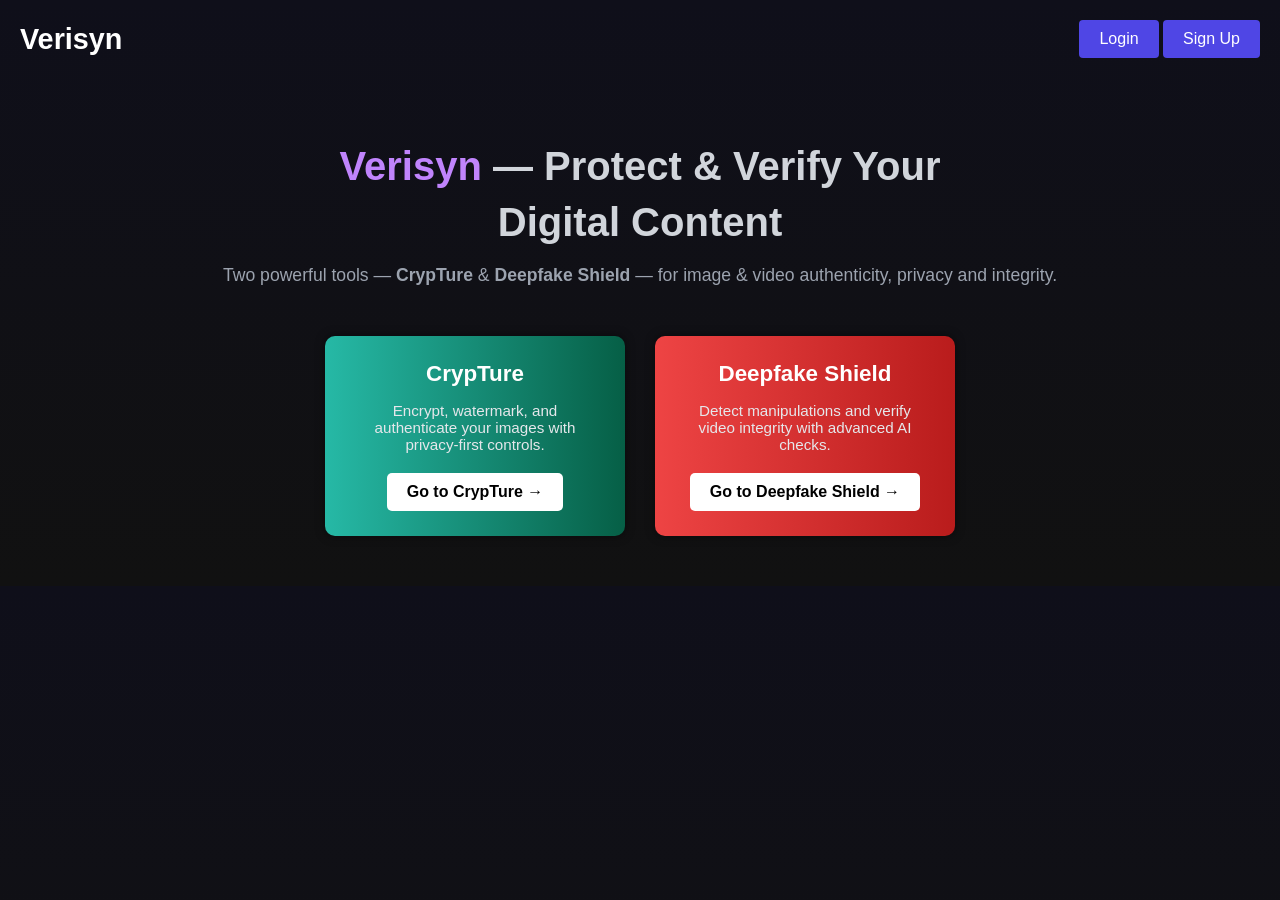
==== index.html @ 64b6f592 "adding index" ====
<!DOCTYPE html>
<html lang="en">
<head>
  <meta charset="UTF-8" />
  <meta name="viewport" content="width=device-width, initial-scale=1.0" />
  <title>Verisyn - Protect Digital Content</title>
  <link rel="stylesheet" href="css/landing_page.css" />
</head>
<body>
  <header class="navbar">
    <div class="logo">Verisyn</div>
    <div class="nav-buttons">
      <a href="login.html" class="btn-primary">Login</a>
      <a href="signup.html" class="btn-primary">Sign Up</a>

    </div>
  </header>

  <main class="main-content">
    <h1><span>Verisyn</span> — Protect & Verify Your<br>Digital Content</h1>
    <p>Two powerful tools — <strong>CrypTure</strong> & <strong>Deepfake Shield</strong> — for image & video authenticity, privacy and integrity.</p>


    <div class="tool-cards">
      <div class="card cryp">
        <h3>CrypTure</h3>
        <p>Encrypt, watermark, and authenticate your images with privacy-first controls.</p>
        <a href="../crypture/upload.html" class="card-btn">Go to CrypTure →</a>
      </div>
      <div class="card deepfake">
        <h3>Deepfake Shield</h3>
        <p>Detect manipulations and verify video integrity with advanced AI checks.</p>
        <a href="../paranox/index.html" class="card-btn">Go to Deepfake Shield →</a>
      </div>
    </div>
  </main>
  

  <script src="js/landing_page.js"></script>
</body>
</html>
---- css/landing_page.css ----
* {
  margin: 0;
  padding: 0;
  box-sizing: border-box;
}

body {
  font-family: 'Segoe UI', sans-serif;
  background: linear-gradient(to bottom, #0f0f1a, #111);
  color: #fff;
  padding: 0 20px;
}

/* Navbar */
.navbar {
  display: flex;
  justify-content: space-between;
  align-items: center;
  padding: 20px 0;
}

.logo {
  font-size: 1.8rem;
  font-weight: bold;
  color: #fff;
}

.nav-buttons button {
  margin-left: 10px;
  padding: 10px 20px;
  font-weight: bold;
  border-radius: 5px;
  cursor: pointer;
  border: none;
}

.btn-primary {
  padding: 10px 20px;
  background-color: #4f46e5;
  color: white;
  border: none;
  border-radius: 4px;
  text-decoration: none;
  display: inline-block;
}


.btn-outline {
  background-color: transparent;
  color: #fff;
  border: 1px solid #fff;
}

.btn-dark {
  background-color: #2f2f2f;
  color: #fff;
  margin-left: 10px;
}

/* Main Content */
.main-content {
  text-align: center;
  margin-top: 60px;
}

.main-content h1 {
  font-size: 2.5rem;
  line-height: 1.4;
  color: #d1d5db;
}

.main-content h1 span {
  color: #c084fc;
}

.main-content p {
  margin-top: 15px;
  font-size: 1.1rem;
  color: #9ca3af;
}

.cta-buttons {
  margin-top: 30px;
}

/* Cards */
.tool-cards {
  display: flex;
  flex-wrap: wrap;
  justify-content: center;
  gap: 30px;
  margin: 50px 0;
}

.card {
  width: 300px;
  padding: 25px;
  border-radius: 10px;
  color: #fff;
  box-shadow: 0 0 10px rgba(0,0,0,0.5);
}

.cryp {
  background: linear-gradient(to right, #26b9a6, #065f46);
}

.deepfake {
  background: linear-gradient(to right, #e44, #b91c1c);
}

.card h3 {
  font-size: 1.4rem;
  margin-bottom: 10px;
}

.card p {
  font-size: 0.95rem;
  margin-bottom: 20px;
  color: #e5e7eb;
}

.card-btn {
  display: inline-block;
  background: #fff;
  color: #000;
  padding: 10px 20px;
  font-weight: bold;
  border-radius: 5px;
  text-decoration: none;
  transition: background 0.3s;
}

.card-btn:hover {
  background: #ddd;
}
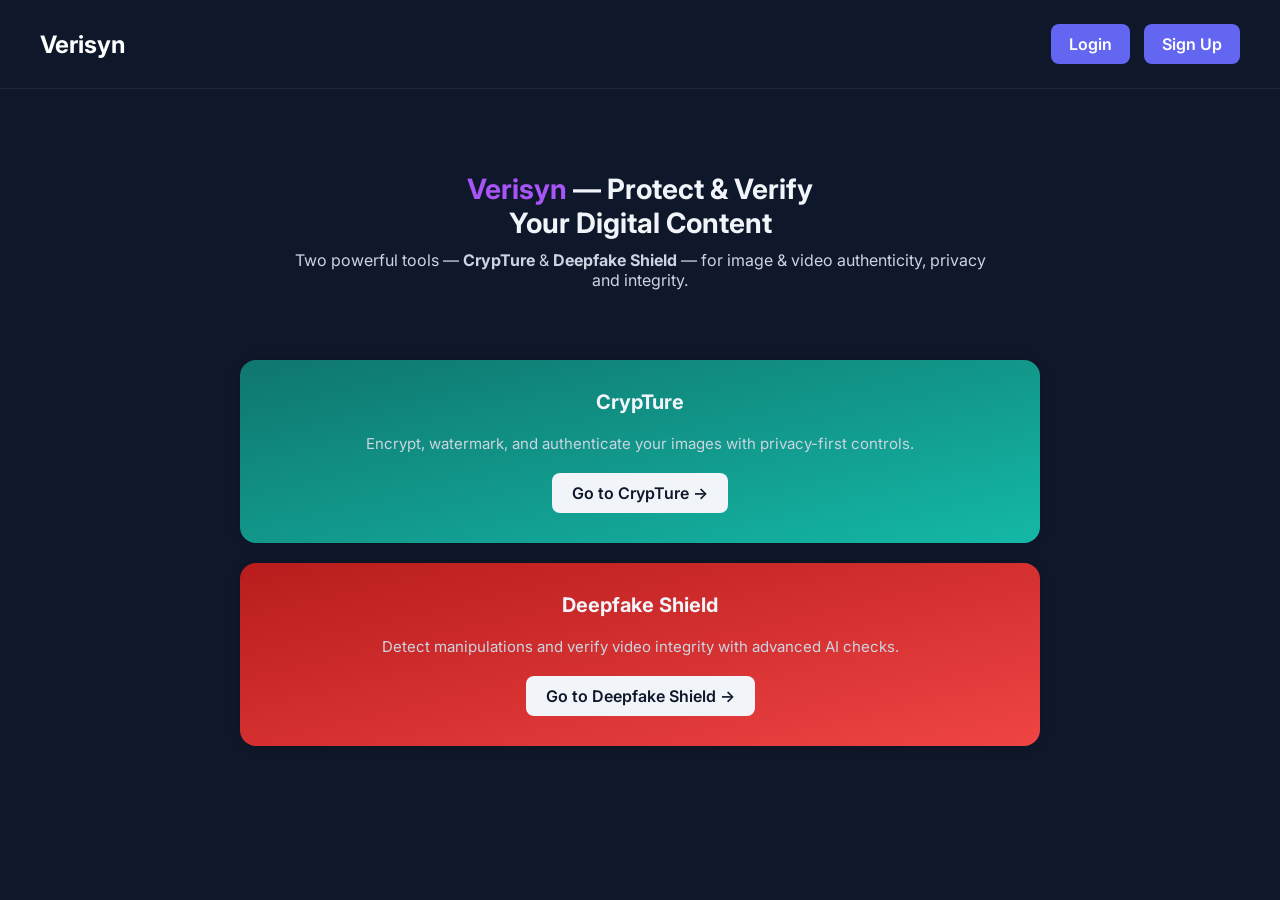
==== commit efe28a99: "updated code" ====
--- a/index.html
+++ b/index.html
@@ -5,37 +5,44 @@
   <meta name="viewport" content="width=device-width, initial-scale=1.0" />
   <title>Verisyn - Protect Digital Content</title>
   <link rel="stylesheet" href="css/landing_page.css" />
+  <link href="https://fonts.googleapis.com/css2?family=Inter:wght@400;600;700&display=swap" rel="stylesheet" />
 </head>
 <body>
-  <header class="navbar">
-    <div class="logo">Verisyn</div>
-    <div class="nav-buttons">
-      <a href="login.html" class="btn-primary">Login</a>
-      <a href="signup.html" class="btn-primary">Sign Up</a>
 
+  <!-- ===== Header / Navbar ===== -->
+  <div class="header">
+    <h1>Verisyn</h1>
+    <div class="auth-buttons">
+      <a href="login.html">Login</a>
+      <a href="signup.html">Sign Up</a>
     </div>
-  </header>
+  </div>
 
-  <main class="main-content">
-    <h1><span>Verisyn</span> — Protect & Verify Your<br>Digital Content</h1>
-    <p>Two powerful tools — <strong>CrypTure</strong> & <strong>Deepfake Shield</strong> — for image & video authenticity, privacy and integrity.</p>
+  <!-- ===== Hero Section ===== -->
+  <section class="hero">
+    <h2><span>Verisyn</span> — Protect & Verify<br>Your Digital Content</h2>
+    <p>
+      Two powerful tools — <strong>CrypTure</strong> & <strong>Deepfake Shield</strong> — for image & video authenticity, privacy and integrity.
+    </p>
+  </section>
 
+  <!-- ===== Feature Cards ===== -->
+  <section class="feature-section">
 
-    <div class="tool-cards">
-      <div class="card cryp">
-        <h3>CrypTure</h3>
-        <p>Encrypt, watermark, and authenticate your images with privacy-first controls.</p>
-        <a href="../crypture/upload.html" class="card-btn">Go to CrypTure →</a>
-      </div>
-      <div class="card deepfake">
-        <h3>Deepfake Shield</h3>
-        <p>Detect manipulations and verify video integrity with advanced AI checks.</p>
-        <a href="../paranox/index.html" class="card-btn">Go to Deepfake Shield →</a>
-      </div>
+    <div class="feature-card green">
+      <h3>CrypTure</h3>
+      <p>Encrypt, watermark, and authenticate your images with privacy-first controls.</p>
+      <a href="crypture.html">Go to CrypTure →</a>
     </div>
-  </main>
-  
 
-  <script src="js/landing_page.js"></script>
+    <div class="feature-card red">
+      <h3>Deepfake Shield</h3>
+      <p>Detect manipulations and verify video integrity with advanced AI checks.</p>
+      <a href="home.html">Go to Deepfake Shield →</a>
+    </div>
+
+  </section>
+
+  <script src = "/js/landing_page.js"></script>
 </body>
 </html>
--- a/css/landing_page.css
+++ b/css/landing_page.css
@@ -1,136 +1,163 @@
-* {
+/* ===== Base Styling ===== */
+body {
   margin: 0;
+  font-family: 'Inter', sans-serif;
+  background-color: #0f172a;
+  color: #f1f5f9;
   padding: 0;
-  box-sizing: border-box;
 }
 
-body {
-  font-family: 'Segoe UI', sans-serif;
-  background: linear-gradient(to bottom, #0f0f1a, #111);
-  color: #fff;
-  padding: 0 20px;
-}
-
-/* Navbar */
-.navbar {
+/* ===== Navbar / Header ===== */
+.header {
   display: flex;
   justify-content: space-between;
   align-items: center;
-  padding: 20px 0;
+  padding: 24px 40px;
+  background-color: #0f172a;
+  border-bottom: 1px solid #1e293b;
 }
 
-.logo {
-  font-size: 1.8rem;
+.header h1 {
+  margin: 0;
+  font-size: 24px;
   font-weight: bold;
-  color: #fff;
+  color: #ffffff;
 }
 
-.nav-buttons button {
-  margin-left: 10px;
-  padding: 10px 20px;
-  font-weight: bold;
-  border-radius: 5px;
-  cursor: pointer;
-  border: none;
+.auth-buttons {
+  display: flex;
+  gap: 14px;
 }
 
-.btn-primary {
-  padding: 10px 20px;
-  background-color: #4f46e5;
+.auth-buttons a {
+  text-decoration: none;
+  background-color: #6366f1;
   color: white;
-  border: none;
-  border-radius: 4px;
-  text-decoration: none;
-  display: inline-block;
+  padding: 10px 18px;
+  border-radius: 8px;
+  font-weight: 600;
+  transition: background 0.3s ease;
 }
 
-
-.btn-outline {
-  background-color: transparent;
-  color: #fff;
-  border: 1px solid #fff;
+.auth-buttons a:hover {
+  background-color: #4f46e5;
 }
 
-.btn-dark {
-  background-color: #2f2f2f;
-  color: #fff;
-  margin-left: 10px;
+/* ===== Hero Section ===== */
+.hero {
+  text-align: center;
+  padding: 60px 20px 30px;
 }
 
-/* Main Content */
-.main-content {
-  text-align: center;
-  margin-top: 60px;
-}
-
-.main-content h1 {
-  font-size: 2.5rem;
-  line-height: 1.4;
-  color: #d1d5db;
-}
-
-.main-content h1 span {
-  color: #c084fc;
-}
-
-.main-content p {
-  margin-top: 15px;
-  font-size: 1.1rem;
-  color: #9ca3af;
-}
-
-.cta-buttons {
-  margin-top: 30px;
-}
-
-/* Cards */
-.tool-cards {
-  display: flex;
-  flex-wrap: wrap;
-  justify-content: center;
-  gap: 30px;
-  margin: 50px 0;
-}
-
-.card {
-  width: 300px;
-  padding: 25px;
-  border-radius: 10px;
-  color: #fff;
-  box-shadow: 0 0 10px rgba(0,0,0,0.5);
-}
-
-.cryp {
-  background: linear-gradient(to right, #26b9a6, #065f46);
-}
-
-.deepfake {
-  background: linear-gradient(to right, #e44, #b91c1c);
-}
-
-.card h3 {
-  font-size: 1.4rem;
+.hero h2 {
+  font-size: 28px;
   margin-bottom: 10px;
 }
 
-.card p {
-  font-size: 0.95rem;
-  margin-bottom: 20px;
-  color: #e5e7eb;
+.hero h2 span {
+  color: #a855f7; /* Purple for "Verisyn" */
 }
 
-.card-btn {
-  display: inline-block;
-  background: #fff;
-  color: #000;
-  padding: 10px 20px;
-  font-weight: bold;
-  border-radius: 5px;
-  text-decoration: none;
-  transition: background 0.3s;
+.hero p {
+  font-size: 16px;
+  color: #cbd5e1;
+  max-width: 700px;
+  margin: 0 auto;
 }
 
-.card-btn:hover {
-  background: #ddd;
+/* ===== Feature Cards ===== */
+.feature-section {
+  display: flex;
+  flex-direction: column;
+  gap: 20px;
+  padding: 40px 20px;
+  max-width: 800px;
+  margin: 0 auto;
 }
 
+.feature-card {
+  background-color: #1e293b;
+  border-radius: 16px;
+  padding: 30px 24px;
+  box-shadow: 0 0 12px rgba(0,0,0,0.2);
+  text-align: center;
+}
+
+.feature-card h3 {
+  margin-top: 0;
+  font-size: 20px;
+  color: #f1f5f9;
+}
+
+.feature-card p {
+  color: #cbd5e1;
+  margin: 10px 0 20px;
+  font-size: 15px;
+}
+
+.feature-card a {
+  display: inline-block;
+  background-color: #f1f5f9;
+  color: #0f172a;
+  padding: 10px 20px;
+  border-radius: 8px;
+  font-weight: 600;
+  text-decoration: none;
+  transition: background 0.3s ease;
+}
+
+.feature-card a:hover {
+  background-color: #e2e8f0;
+}
+
+/* CrypTure Card */
+.feature-card.green {
+  background: linear-gradient(to bottom right, #0f766e, #14b8a6);
+}
+
+/* Deepfake Shield Card */
+.feature-card.red {
+  background: linear-gradient(to bottom right, #b91c1c, #ef4444);
+}
+
+/* ===== Responsive ===== */
+@media (max-width: 768px) {
+  .header {
+    flex-direction: column;
+    align-items: flex-start;
+    gap: 10px;
+    padding: 20px;
+  }
+
+  .auth-buttons {
+    width: 100%;
+    justify-content: flex-start;
+    gap: 10px;
+    flex-wrap: wrap;
+  }
+
+  .auth-buttons a {
+    flex: 1 1 auto;
+    text-align: center;
+  }
+
+  .hero {
+    padding: 40px 20px 20px;
+  }
+
+  .hero h2 {
+    font-size: 24px;
+  }
+
+  .feature-section {
+    padding: 30px 16px;
+  }
+
+  .feature-card {
+    padding: 24px 16px;
+  }
+
+  .feature-card h3 {
+    font-size: 18px;
+  }
+}
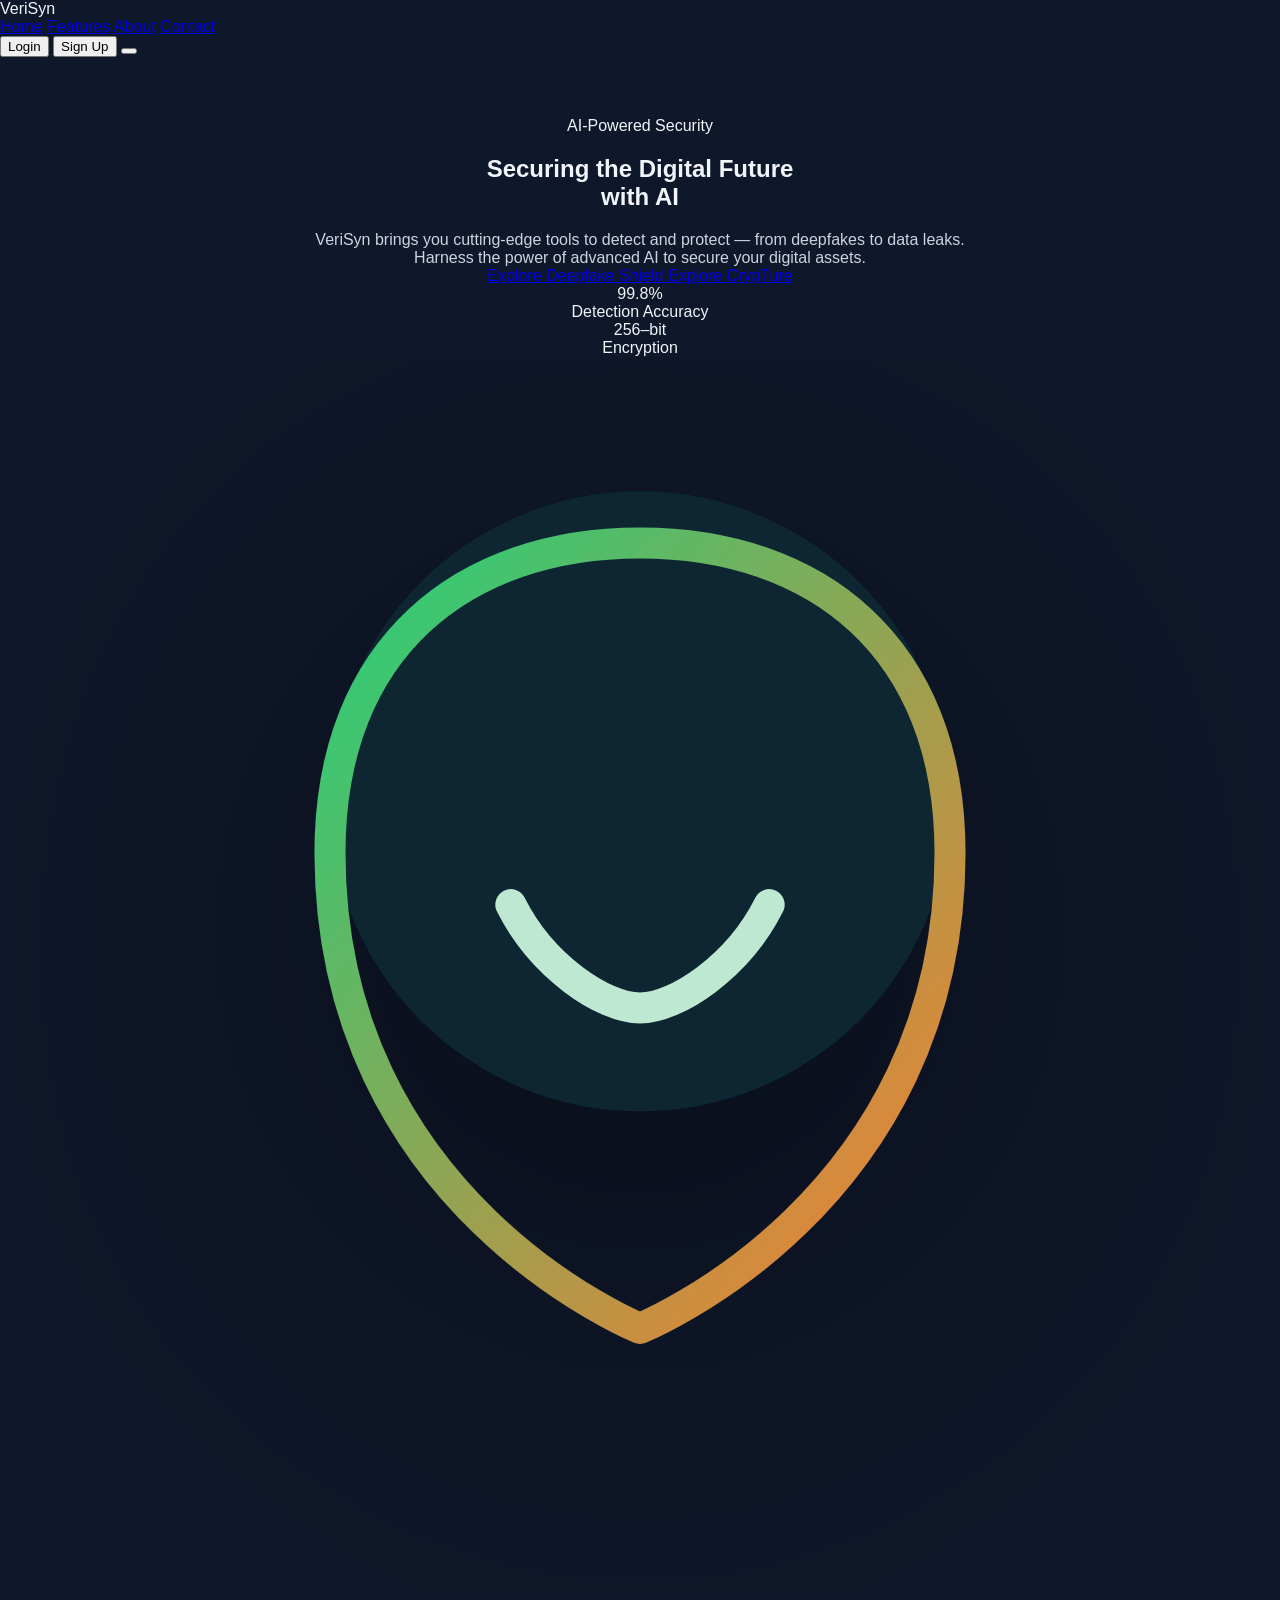
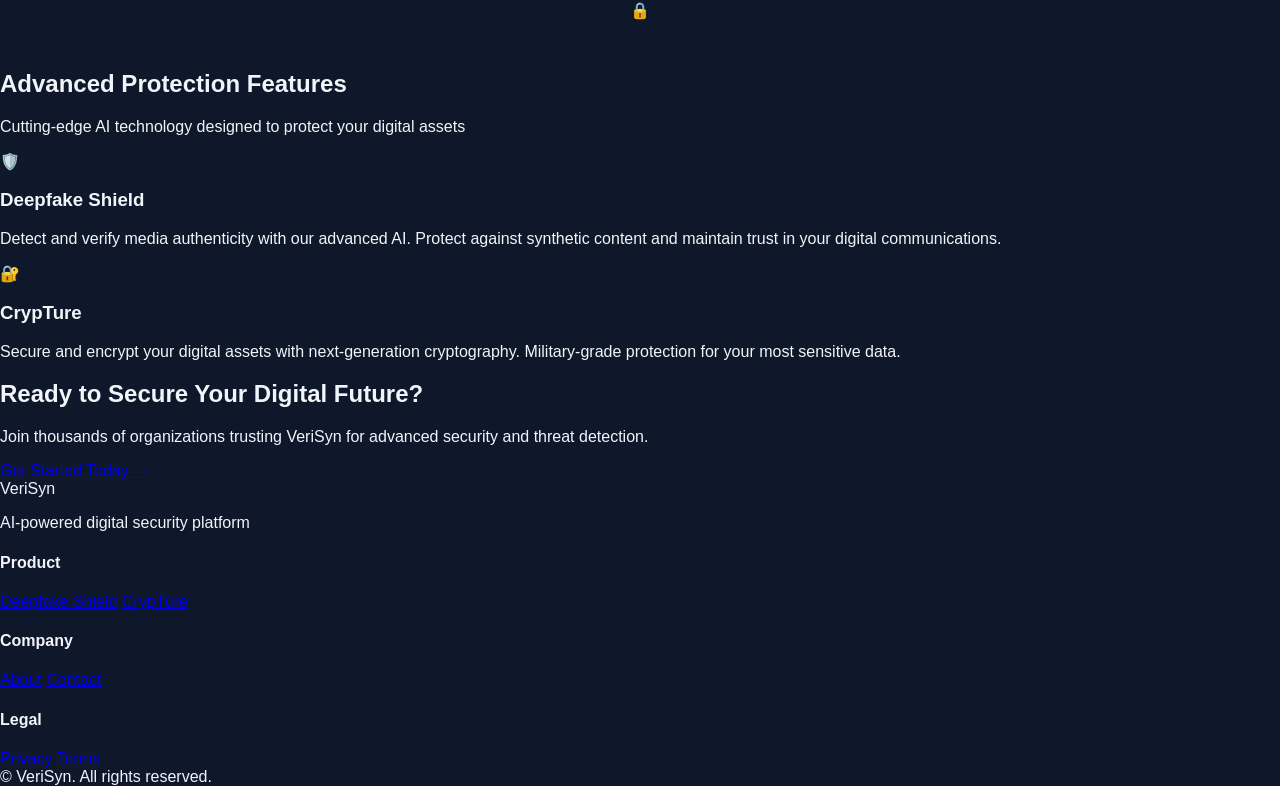
==== commit 998faea3: "updated index.html" ====
--- a/index.html
+++ b/index.html
@@ -1,48 +1,182 @@
-<!DOCTYPE html>
+<!doctype html>
 <html lang="en">
 <head>
-  <meta charset="UTF-8" />
-  <meta name="viewport" content="width=device-width, initial-scale=1.0" />
-  <title>Verisyn - Protect Digital Content</title>
-  <link rel="stylesheet" href="css/landing_page.css" />
-  <link href="https://fonts.googleapis.com/css2?family=Inter:wght@400;600;700&display=swap" rel="stylesheet" />
+  <meta charset="utf-8" />
+  <meta name="viewport" content="width=device-width,initial-scale=1" />
+  <title>VeriSyn — Securing the Digital Future</title>
+
+  <!-- Poppins -->
+  <link href="https://fonts.googleapis.com/css2?family=Poppins:wght@300;400;500;600;700;800&display=swap" rel="stylesheet">
+
+  <link rel="stylesheet" href="css/landing_page.css">
 </head>
 <body>
+  <!-- NAV -->
+  <header class="site-header">
+    <div class="container header-inner">
+      <div class="brand">
+        <div class="logo-dot" aria-hidden="true"></div>
+        <span class="brand-text">VeriSyn</span>
+      </div>
 
-  <!-- ===== Header / Navbar ===== -->
-  <div class="header">
-    <h1>Verisyn</h1>
-    <div class="auth-buttons">
-      <a href="login.html">Login</a>
-      <a href="signup.html">Sign Up</a>
+      <nav id="mainNav" class="main-nav" aria-label="Main navigation">
+        <a href="#home" class="nav-link">Home</a>
+        <a href="#features" class="nav-link">Features</a>
+        <a href="#about" class="nav-link">About</a>
+        <a href="#contact" class="nav-link">Contact</a>
+      </nav>
+
+      <div class="header-actions">
+        <button class="link-btn">Login</button>
+        <button class="btn btn-primary">Sign Up</button>
+
+        <button id="mobileToggle" class="mobile-toggle" aria-label="Toggle menu" aria-expanded="false">
+          <span></span><span></span><span></span>
+        </button>
+      </div>
     </div>
-  </div>
+  </header>
 
-  <!-- ===== Hero Section ===== -->
-  <section class="hero">
-    <h2><span>Verisyn</span> — Protect & Verify<br>Your Digital Content</h2>
-    <p>
-      Two powerful tools — <strong>CrypTure</strong> & <strong>Deepfake Shield</strong> — for image & video authenticity, privacy and integrity.
-    </p>
-  </section>
+  <!-- MAIN -->
+  <main>
+    <!-- HERO -->
+    <section id="home" class="hero">
+      <div class="container hero-grid">
+        <div class="hero-left">
+          <div class="pill">AI-Powered Security</div>
 
-  <!-- ===== Feature Cards ===== -->
-  <section class="feature-section">
+          <h1 class="hero-title">
+            Securing the <span class="accent">Digital Future</span><br/>with AI
+          </h1>
 
-    <div class="feature-card green">
-      <h3>CrypTure</h3>
-      <p>Encrypt, watermark, and authenticate your images with privacy-first controls.</p>
-      <a href="crypture.html">Go to CrypTure →</a>
-    </div>
+          <p class="hero-sub">
+            VeriSyn brings you cutting-edge tools to detect and protect — from deepfakes to data leaks.
+            Harness the power of advanced AI to secure your digital assets.
+          </p>
 
-    <div class="feature-card red">
-      <h3>Deepfake Shield</h3>
-      <p>Detect manipulations and verify video integrity with advanced AI checks.</p>
-      <a href="home.html">Go to Deepfake Shield →</a>
-    </div>
+          <div class="hero-cta">
+            <a class="btn btn-ghost" href="home.html">Explore Deepfake Shield </a>
+            <a class="btn btn-green" href="upload.html">Explore CrypTure </a>
+          </div>
 
-  </section>
+          <div class="hero-stats">
+            <div class="stat">
+              <div class="stat-value">99.8%</div>
+              <div class="stat-label">Detection Accuracy</div>
+            </div>
+            <div class="stat">
+              <div class="stat-value green">256–bit</div>
+              <div class="stat-label">Encryption</div>
+            </div>
+          </div>
+        </div>
 
-  <script src = "/js/landing_page.js"></script>
+        <div class="hero-right" aria-hidden="true">
+          <div class="device-mock">
+            <!-- animated background rings -->
+            <div class="rings">
+              <div class="ring r1"></div>
+              <div class="ring r2"></div>
+              <div class="ring r3"></div>
+            </div>
+
+            <!-- shield svg -->
+            <svg class="shield" viewBox="0 0 240 240" xmlns="http://www.w3.org/2000/svg" aria-hidden>
+              <defs>
+                <linearGradient id="g1" x1="0" x2="1" y1="0" y2="1">
+                  <stop offset="0" stop-color="#22d07a"/>
+                  <stop offset="1" stop-color="#ff7a2d"/>
+                </linearGradient>
+                <filter id="ds" x="-50%" y="-50%" width="200%" height="200%">
+                  <feDropShadow dx="0" dy="20" stdDeviation="30" flood-color="#000" flood-opacity="0.5"/>
+                </filter>
+              </defs>
+
+              <g filter="url(#ds)">
+                <circle cx="120" cy="86" r="60" fill="#0b2833" opacity="0.98"/>
+                <path d="M120 36c34 0 60 20 60 60 0 68-60 92-60 92s-60-24-60-92c0-40 26-60 60-60z"
+                      fill="none" stroke="url(#g1)" stroke-width="6" stroke-linecap="round" stroke-linejoin="round"/>
+                <path d="M95 106c6 12 18 20 25 20s19-8 25-20" fill="none" stroke="#bfe8d2" stroke-width="6" stroke-linecap="round"/>
+              </g>
+            </svg>
+
+            <div class="lock-badge">🔒</div>
+            <div class="device-bottom-glow"></div>
+          </div>
+        </div>
+      </div>
+    </section>
+
+    <!-- FEATURES -->
+    <section id="features" class="features">
+      <div class="container features-inner">
+        <h2 class="section-title">Advanced Protection Features</h2>
+        <p class="section-sub">Cutting-edge AI technology designed to protect your digital assets</p>
+
+        <div class="cards-grid">
+          <article class="card card-orange">
+            <div class="card-top">
+              <div class="card-icon">🛡️</div>
+            </div>
+            <h3>Deepfake Shield</h3>
+            <p>Detect and verify media authenticity with our advanced AI. Protect against synthetic content and maintain trust in your digital communications.</p>
+          </article>
+
+          <article class="card card-green">
+            <div class="card-top">
+              <div class="card-icon">🔐</div>
+            </div>
+            <h3>CrypTure</h3>
+            <p>Secure and encrypt your digital assets with next-generation cryptography. Military-grade protection for your most sensitive data.</p>
+          </article>
+        </div>
+      </div>
+    </section>
+
+    <!-- CTA -->
+    <section class="cta">
+      <div class="container cta-inner">
+        <h2>Ready to Secure Your Digital Future?</h2>
+        <p>Join thousands of organizations trusting VeriSyn for advanced security and threat detection.</p>
+        <div class="cta-actions">
+          <a class="btn btn-primary large" href="#">Get Started Today →</a>
+        </div>
+      </div>
+    </section>
+
+    <!-- FOOTER -->
+    <footer id="contact" class="site-footer">
+      <div class="container footer-grid">
+        <div class="f-col">
+          <div class="brand-small"><div class="logo-dot small"></div><span class="brand-text">VeriSyn</span></div>
+          <p class="muted">AI-powered digital security platform</p>
+        </div>
+
+        <div class="f-col">
+          <h4>Product</h4>
+          <a href="#">Deepfake Shield</a>
+          <a href="#">CrypTure</a>
+        </div>
+
+        <div class="f-col">
+          <h4>Company</h4>
+          <a href="#">About</a>
+          <a href="#">Contact</a>
+        </div>
+
+        <div class="f-col">
+          <h4>Legal</h4>
+          <a href="#">Privacy</a>
+          <a href="#">Terms</a>
+        </div>
+      </div>
+
+      <div class="container copyright">
+        © <span id="year"></span> VeriSyn. All rights reserved.
+      </div>
+    </footer>
+  </main>
+
+  <script src="js/landing_page.js"></script>
 </body>
 </html>
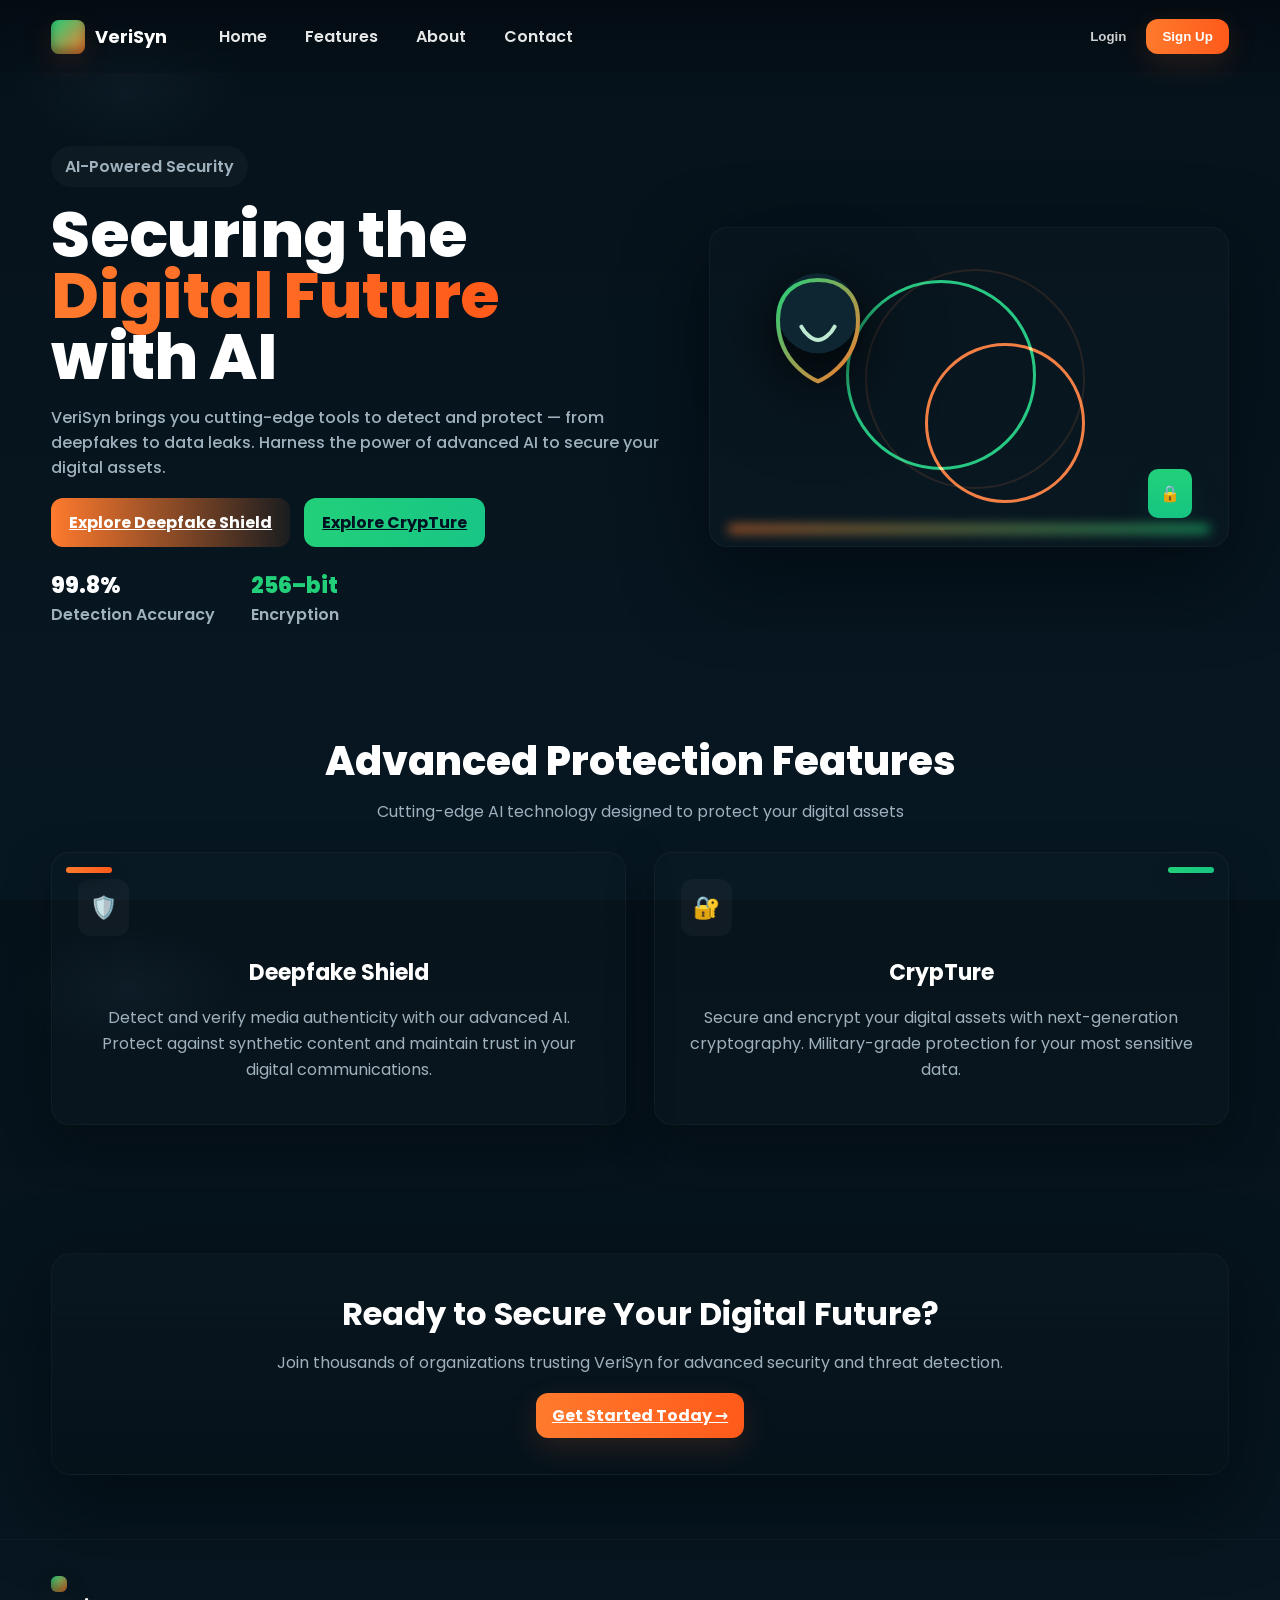
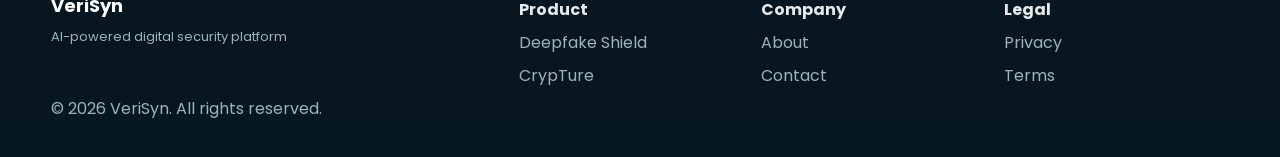
==== commit 570f45a0: "updated index page" ====
--- a/index.html
+++ b/index.html
@@ -23,7 +23,7 @@
         <a href="#home" class="nav-link">Home</a>
         <a href="#features" class="nav-link">Features</a>
         <a href="#about" class="nav-link">About</a>
-        <a href="#contact" class="nav-link">Contact</a>
+        <a href="contact.html" class="nav-link">Contact</a>
       </nav>
 
       <div class="header-actions">
--- a/css/landing_page.css
+++ b/css/landing_page.css
@@ -1,163 +1,528 @@
-/* ===== Base Styling ===== */
+/* ---------- Vars & base ---------- */
+:root {
+  --bg1: #06121a;
+  --bg2: #071722;
+  --muted: #9fb1bd;
+  --white: #ffffff;
+  --accent: #ff7a2d;
+  --accent2: #22d07a;
+  --glass: rgba(255, 255, 255, 0.03);
+  --maxw: 1200px;
+  --shadow-strong: 0 30px 80px rgba(2, 6, 12, 0.6);
+}
+
+* {
+  box-sizing: border-box;
+}
+html,
+body {
+  height: 100%;
+  font-family: 'Poppins', system-ui, -apple-system, "Segoe UI", Roboto, Arial;
+}
 body {
   margin: 0;
-  font-family: 'Inter', sans-serif;
-  background-color: #0f172a;
-  color: #f1f5f9;
-  padding: 0;
-}
-
-/* ===== Navbar / Header ===== */
-.header {
-  display: flex;
-  justify-content: space-between;
-  align-items: center;
-  padding: 24px 40px;
-  background-color: #0f172a;
-  border-bottom: 1px solid #1e293b;
-}
-
-.header h1 {
+  color: var(--white);
+  background:
+    radial-gradient(900px 500px at 10% 10%, rgba(24, 42, 56, 0.32), transparent 12%),
+    linear-gradient(180deg, var(--bg1) 0%, var(--bg2) 100%);
+  -webkit-font-smoothing: antialiased;
+  -moz-osx-font-smoothing: grayscale;
+}
+
+/* Container */
+.container {
+  width: 92%;
+  max-width: var(--maxw);
+  margin: 0 auto;
+}
+
+/* ---------- Header ---------- */
+.site-header {
+  position: sticky;
+  top: 0;
+  z-index: 60;
+  background: linear-gradient(180deg, rgba(2, 6, 10, 0.45), rgba(2, 6, 10, 0.12));
+  border-bottom: 1px solid rgba(255, 255, 255, 0.03);
+  backdrop-filter: blur(6px);
+}
+.header-inner {
+  display: flex;
+  align-items: center;
+  gap: 16px;
+  padding: 18px 0;
+}
+.brand {
+  display: flex;
+  align-items: center;
+  gap: 10px;
+}
+.logo-dot {
+  width: 34px;
+  height: 34px;
+  border-radius: 8px;
+  background: linear-gradient(135deg, var(--accent2), var(--accent));
+  box-shadow: 0 10px 30px rgba(255, 110, 60, 0.12), inset 0 -6px 10px rgba(0, 0, 0, 0.35);
+}
+.logo-dot.small {
+  width: 16px;
+  height: 16px;
+  border-radius: 6px;
+}
+.brand-text {
+  font-weight: 700;
+  font-size: 18px;
+  color: var(--white);
+}
+.main-nav {
+  margin-left: 28px;
+  display: flex;
+  gap: 22px;
+  flex: 1;
+  align-items: center;
+}
+.nav-link {
+  text-decoration: none;
+  color: rgba(255, 255, 255, 0.9);
+  font-weight: 600;
+  padding: 6px 8px;
+}
+.header-actions {
+  display: flex;
+  align-items: center;
+  gap: 12px;
+}
+.link-btn {
+  background: none;
+  border: 0;
+  color: rgba(255, 255, 255, 0.8);
+  cursor: pointer;
+  font-weight: 600;
+  padding: 6px 8px;
+}
+.btn {
+  display: inline-flex;
+  align-items: center;
+  gap: 8px;
+  border-radius: 12px;
+  padding: 10px 16px;
+  border: 0;
+  cursor: pointer;
+  font-weight: 700;
+}
+.btn-primary {
+  background: linear-gradient(90deg, var(--accent), #ff5a1a);
+  color: #fff;
+  box-shadow: 0 10px 30px rgba(255, 110, 60, 0.14);
+  transition: transform .18s ease, box-shadow .18s ease;
+}
+.btn-primary:hover {
+  transform: translateY(-4px);
+  box-shadow: 0 20px 60px rgba(255, 110, 60, 0.18);
+}
+.mobile-toggle {
+  display: none;
+  background: none;
+  border: 0;
+  padding: 8px;
+  flex-direction: column;
+  gap: 4px;
+}
+.mobile-toggle span {
+  display: block;
+  height: 3px;
+  width: 22px;
+  background: rgba(255, 255, 255, 0.95);
+  border-radius: 3px;
+}
+
+/* ---------- HERO ---------- */
+.hero {
+  padding: 72px 0 40px;
+}
+.hero-grid {
+  display: grid;
+  grid-template-columns: 1fr 520px;
+  gap: 36px;
+  align-items: center;
+}
+.pill {
+  display: inline-block;
+  padding: 8px 14px;
+  border-radius: 999px;
+  background: rgba(255, 255, 255, 0.03);
+  color: var(--muted);
+  font-weight: 600;
+  margin-bottom: 18px;
+}
+.hero-title {
+  font-size: 64px;
+  line-height: 0.95;
+  margin: 0 0 18px;
+  font-weight: 800;
+  letter-spacing: -0.6px;
+}
+.hero-title .accent {
+  background: linear-gradient(90deg, var(--accent), #ff5a1a);
+  -webkit-background-clip: text;
+  background-clip: text;
+  color: transparent;
+}
+.hero-sub {
+  color: var(--muted);
+  max-width: 680px;
+  margin-bottom: 18px;
+  font-weight: 500;
+}
+
+/* CTA buttons */
+.hero-cta {
+  display: flex;
+  gap: 14px;
+  margin-top: 10px;
+}
+.btn-ghost {
+  background: linear-gradient(90deg, var(--accent), rgba(255, 122, 45, 0.08));
+  color: white;
+  border-radius: 12px;
+  padding: 12px 18px;
+  transition: transform .15s, box-shadow .15s;
+}
+.btn-green {
+  background: linear-gradient(90deg, var(--accent2), #18C585);
+  color: #012;
+  border-radius: 12px;
+  padding: 12px 18px;
+  transition: transform .15s, box-shadow .15s;
+}
+.btn-ghost:hover,
+.btn-green:hover {
+  transform: translateY(-4px);
+  box-shadow: 0 20px 50px rgba(0, 0, 0, 0.5);
+}
+
+/* stats */
+.hero-stats {
+  display: flex;
+  gap: 36px;
+  margin-top: 22px;
+}
+.stat {
+  display: flex;
+  flex-direction: column;
+}
+.stat-value {
+  font-weight: 800;
+  font-size: 22px;
+}
+.stat-value.green {
+  color: var(--accent2);
+}
+.stat-label {
+  color: var(--muted);
+  font-weight: 600;
+}
+
+/* ---------- HERO RIGHT ---------- */
+.hero-right {
+  display: flex;
+  justify-content: center;
+}
+.device-mock {
+  width: 520px;
+  height: 320px;
+  border-radius: 18px;
+  background: linear-gradient(180deg, rgba(255, 255, 255, 0.01), rgba(255, 255, 255, 0.01));
+  border: 1px solid rgba(255, 255, 255, 0.03);
+  position: relative;
+  padding: 28px;
+  box-shadow: var(--shadow-strong);
+  overflow: visible;
+}
+.rings {
+  position: absolute;
+  inset: 0;
+  display: flex;
+  align-items: center;
+  justify-content: center;
+  pointer-events: none;
+}
+.ring {
+  position: absolute;
+  border-radius: 999px;
+  mix-blend-mode: screen;
+}
+.r1 {
+  width: 160px;
+  height: 160px;
+  border: 3px solid rgba(255, 122, 45, 0.95);
+  transform: translate(36px, 36px) rotate(0deg);
+  animation: spinA 12s linear infinite;
+}
+.r2 {
+  width: 190px;
+  height: 190px;
+  border: 3px solid rgba(34, 208, 122, 0.94);
+  transform: translate(-28px, -12px) rotate(0deg);
+  animation: spinB 16s linear infinite;
+}
+.r3 {
+  width: 220px;
+  height: 220px;
+  border: 2px solid rgba(255, 122, 45, 0.12);
+  transform: translate(6px, -8px) rotate(0deg);
+  animation: spinC 20s linear infinite;
+}
+
+@keyframes spinA {
+  from { transform: translate(36px, 36px) rotate(0deg); }
+  to { transform: translate(36px, 36px) rotate(360deg); }
+}
+@keyframes spinB {
+  from { transform: translate(-28px, -12px) rotate(0deg); }
+  to { transform: translate(-28px, -12px) rotate(-360deg); }
+}
+@keyframes spinC {
+  from { transform: translate(6px, -8px) rotate(0deg); }
+  to { transform: translate(6px, -8px) rotate(360deg); }
+}
+
+/* shield */
+.shield {
+  width: 160px;
+  height: 160px;
+  display: block;
+  filter: drop-shadow(0 14px 36px rgba(0, 0, 0, 0.6));
+  position: relative;
+  z-index: 2;
+}
+.lock-badge {
+  position: absolute;
+  right: 36px;
+  bottom: 28px;
+  background: linear-gradient(180deg, var(--accent2), #16C582);
+  padding: 12px;
+  border-radius: 10px;
+  box-shadow: 0 10px 36px rgba(34, 208, 122, 0.08);
+  color: #012;
+  z-index: 3;
+}
+.device-bottom-glow {
+  position: absolute;
+  left: 18px;
+  right: 18px;
+  bottom: 14px;
+  height: 6px;
+  border-radius: 6px;
+  background: linear-gradient(90deg, var(--accent), var(--accent2));
+  filter: blur(6px);
+  opacity: 0.92;
+  z-index: 1;
+}
+
+/* ---------- FIX: BUTTON CLICK BLOCKING ---------- */
+.hero-cta a {
+  position: relative;
+  z-index: 20;
+}
+
+.hero-right,
+.device-mock {
+  pointer-events: none;
+}
+
+/* ---------- FEATURES ---------- */
+.features {
+  padding: 64px 0;
+}
+.features-inner {
+  text-align: center;
+}
+.section-title {
+  font-size: 40px;
   margin: 0;
-  font-size: 24px;
-  font-weight: bold;
-  color: #ffffff;
-}
-
-.auth-buttons {
-  display: flex;
+  font-weight: 800;
+}
+.section-sub {
+  color: var(--muted);
+  margin-top: 8px;
+  margin-bottom: 28px;
+}
+.cards-grid {
+  display: grid;
+  grid-template-columns: repeat(2, 1fr);
+  gap: 28px;
+  margin-top: 26px;
+}
+.card {
+  padding: 26px;
+  border-radius: 18px;
+  background: linear-gradient(180deg, rgba(255, 255, 255, 0.01), rgba(255, 255, 255, 0.012));
+  border: 1px solid rgba(255, 255, 255, 0.03);
+  box-shadow: 0 18px 40px rgba(3, 9, 14, 0.5);
+  min-height: 200px;
+  position: relative;
+  overflow: hidden;
+  opacity: 0;
+  transform: translateY(20px);
+  transition: all 0.6s ease;
+}
+.card.reveal {
+  opacity: 1;
+  transform: translateY(0);
+}
+.card-top {
+  display: flex;
+  align-items: center;
   gap: 14px;
-}
-
-.auth-buttons a {
+  margin-bottom: 8px;
+}
+.card-icon {
+  font-size: 22px;
+  background: rgba(255, 255, 255, 0.03);
+  display: inline-flex;
+  padding: 12px;
+  border-radius: 12px;
+  margin-bottom: 12px;
+}
+.card h3 {
+  margin: 6px 0 10px;
+  font-size: 22px;
+}
+.card p {
+  color: var(--muted);
+  line-height: 1.6;
+}
+.card-orange:before,
+.card-green:before {
+  content: "";
+  position: absolute;
+  top: 14px;
+  height: 6px;
+  width: 46px;
+  border-radius: 6px;
+  box-shadow: 0 6px 18px rgba(0, 0, 0, 0.35);
+}
+.card-orange:before {
+  left: 14px;
+  background: linear-gradient(90deg, var(--accent), #ff5a1a);
+}
+.card-green:before {
+  right: 14px;
+  background: linear-gradient(90deg, var(--accent2), #16C582);
+}
+
+/* ---------- CTA ---------- */
+.cta {
+  padding: 64px 0;
+}
+.cta-inner {
+  padding: 36px;
+  border-radius: 20px;
+  background: linear-gradient(180deg, rgba(255, 255, 255, 0.01), rgba(0, 0, 0, 0.14));
+  border: 1px solid rgba(255, 255, 255, 0.03);
+  box-shadow: 0 30px 80px rgba(2, 6, 12, 0.6);
+  text-align: center;
+  opacity: 0;
+  transform: translateY(20px);
+  transition: all 0.6s ease;
+}
+.cta-inner.reveal {
+  opacity: 1;
+  transform: translateY(0);
+}
+.cta-inner h2 {
+  font-size: 32px;
+  margin: 0 0 12px;
+}
+.cta-inner p {
+  color: var(--muted);
+  max-width: 760px;
+  margin: 0 auto 18px;
+}
+
+/* ---------- FOOTER ---------- */
+.site-footer {
+  padding: 36px 0;
+  border-top: 1px solid rgba(255, 255, 255, 0.03);
+  color: var(--muted);
+}
+.footer-grid {
+  display: grid;
+  grid-template-columns: 2fr 1fr 1fr 1fr;
+  gap: 18px;
+  align-items: start;
+}
+.f-col h4 {
+  margin-bottom: 8px;
+  color: rgba(255, 255, 255, 0.9);
+}
+.f-col a {
+  display: block;
+  color: var(--muted);
   text-decoration: none;
-  background-color: #6366f1;
-  color: white;
-  padding: 10px 18px;
-  border-radius: 8px;
-  font-weight: 600;
-  transition: background 0.3s ease;
-}
-
-.auth-buttons a:hover {
-  background-color: #4f46e5;
-}
-
-/* ===== Hero Section ===== */
-.hero {
+  margin-bottom: 8px;
+}
+.muted {
+  color: var(--muted);
+  font-size: 13px;
+  margin-top: 8px;
+}
+copyright {
+  margin-top: 18px;
+  color: var(--muted);
   text-align: center;
-  padding: 60px 20px 30px;
-}
-
-.hero h2 {
-  font-size: 28px;
-  margin-bottom: 10px;
-}
-
-.hero h2 span {
-  color: #a855f7; /* Purple for "Verisyn" */
-}
-
-.hero p {
-  font-size: 16px;
-  color: #cbd5e1;
-  max-width: 700px;
-  margin: 0 auto;
-}
-
-/* ===== Feature Cards ===== */
-.feature-section {
-  display: flex;
-  flex-direction: column;
-  gap: 20px;
-  padding: 40px 20px;
-  max-width: 800px;
-  margin: 0 auto;
-}
-
-.feature-card {
-  background-color: #1e293b;
-  border-radius: 16px;
-  padding: 30px 24px;
-  box-shadow: 0 0 12px rgba(0,0,0,0.2);
-  text-align: center;
-}
-
-.feature-card h3 {
-  margin-top: 0;
-  font-size: 20px;
-  color: #f1f5f9;
-}
-
-.feature-card p {
-  color: #cbd5e1;
-  margin: 10px 0 20px;
-  font-size: 15px;
-}
-
-.feature-card a {
-  display: inline-block;
-  background-color: #f1f5f9;
-  color: #0f172a;
-  padding: 10px 20px;
-  border-radius: 8px;
-  font-weight: 600;
-  text-decoration: none;
-  transition: background 0.3s ease;
-}
-
-.feature-card a:hover {
-  background-color: #e2e8f0;
-}
-
-/* CrypTure Card */
-.feature-card.green {
-  background: linear-gradient(to bottom right, #0f766e, #14b8a6);
-}
-
-/* Deepfake Shield Card */
-.feature-card.red {
-  background: linear-gradient(to bottom right, #b91c1c, #ef4444);
-}
-
-/* ===== Responsive ===== */
-@media (max-width: 768px) {
-  .header {
-    flex-direction: column;
-    align-items: flex-start;
-    gap: 10px;
-    padding: 20px;
-  }
-
-  .auth-buttons {
-    width: 100%;
-    justify-content: flex-start;
-    gap: 10px;
-    flex-wrap: wrap;
-  }
-
-  .auth-buttons a {
-    flex: 1 1 auto;
-    text-align: center;
-  }
-
-  .hero {
-    padding: 40px 20px 20px;
-  }
-
-  .hero h2 {
-    font-size: 24px;
-  }
-
-  .feature-section {
-    padding: 30px 16px;
-  }
-
-  .feature-card {
-    padding: 24px 16px;
-  }
-
-  .feature-card h3 {
-    font-size: 18px;
-  }
-}
+}
+
+/* ---------- Responsive ---------- */
+@media (max-width: 1100px) {
+  .hero-grid {
+    grid-template-columns: 1fr 420px;
+  }
+  .device-mock {
+    width: 420px;
+    height: 280px;
+  }
+}
+@media (max-width: 900px) {
+  .main-nav {
+    display: none;
+  }
+  .mobile-toggle {
+    display: flex;
+  }
+  .hero-grid {
+    grid-template-columns: 1fr;
+    gap: 18px;
+  }
+  .hero-right {
+    order: 2;
+  }
+  .hero-left {
+    order: 1;
+  }
+  .hero-title {
+    font-size: 44px;
+  }
+  .cards-grid {
+    grid-template-columns: 1fr;
+  }
+  .footer-grid {
+    grid-template-columns: 1fr 1fr;
+    gap: 20px;
+  }
+}
+@media (max-width: 480px) {
+  .hero-title {
+    font-size: 34px;
+  }
+  .logo-dot {
+    width: 28px;
+    height: 28px;
+  }
+  .brand-text {
+    font-size: 16px;
+  }
+  .btn {
+    padding: 9px 12px;
+  }
+}
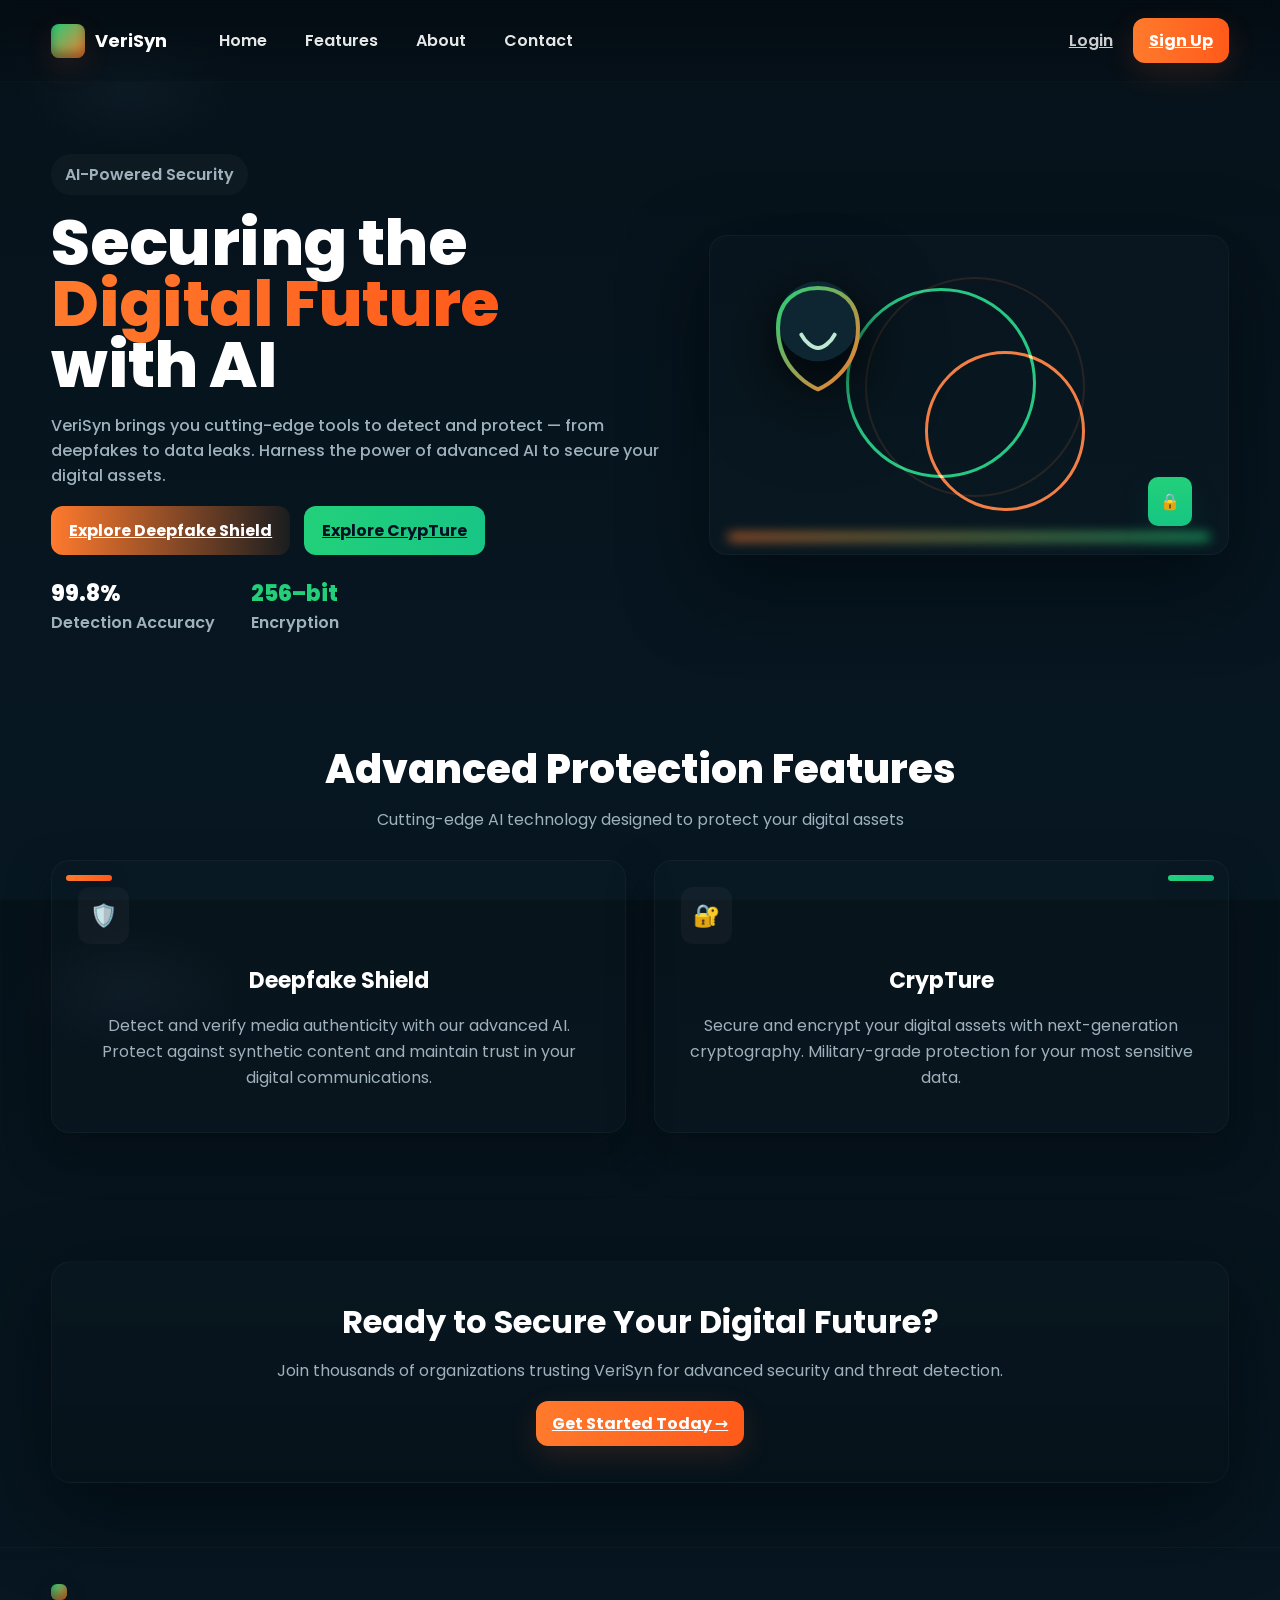
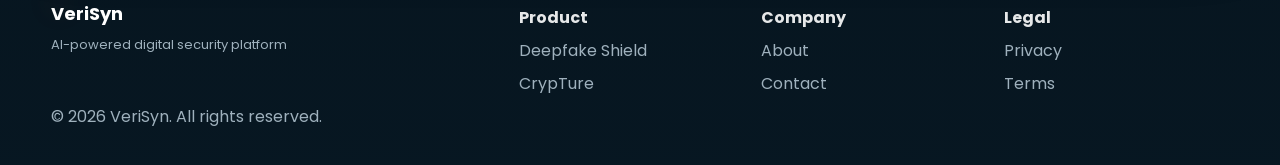
==== commit d4ec38d9: "index" ====
--- a/index.html
+++ b/index.html
@@ -21,19 +21,20 @@
 
       <nav id="mainNav" class="main-nav" aria-label="Main navigation">
         <a href="#home" class="nav-link">Home</a>
-        <a href="#features" class="nav-link">Features</a>
-        <a href="#about" class="nav-link">About</a>
+        <a href="feature.html" class="nav-link">Features</a>
+        <a href="about.html" class="nav-link">About</a>
         <a href="contact.html" class="nav-link">Contact</a>
       </nav>
 
       <div class="header-actions">
-        <button class="link-btn">Login</button>
-        <button class="btn btn-primary">Sign Up</button>
+    <a class="link-btn" href="login.html">Login</a>
+    <a class="btn btn-primary" href="signup.html">Sign Up</a>
 
-        <button id="mobileToggle" class="mobile-toggle" aria-label="Toggle menu" aria-expanded="false">
-          <span></span><span></span><span></span>
-        </button>
-      </div>
+    <button id="mobileToggle" class="mobile-toggle" aria-label="Toggle menu" aria-expanded="false">
+        <span></span><span></span><span></span>
+    </button>
+</div>
+
     </div>
   </header>
 
